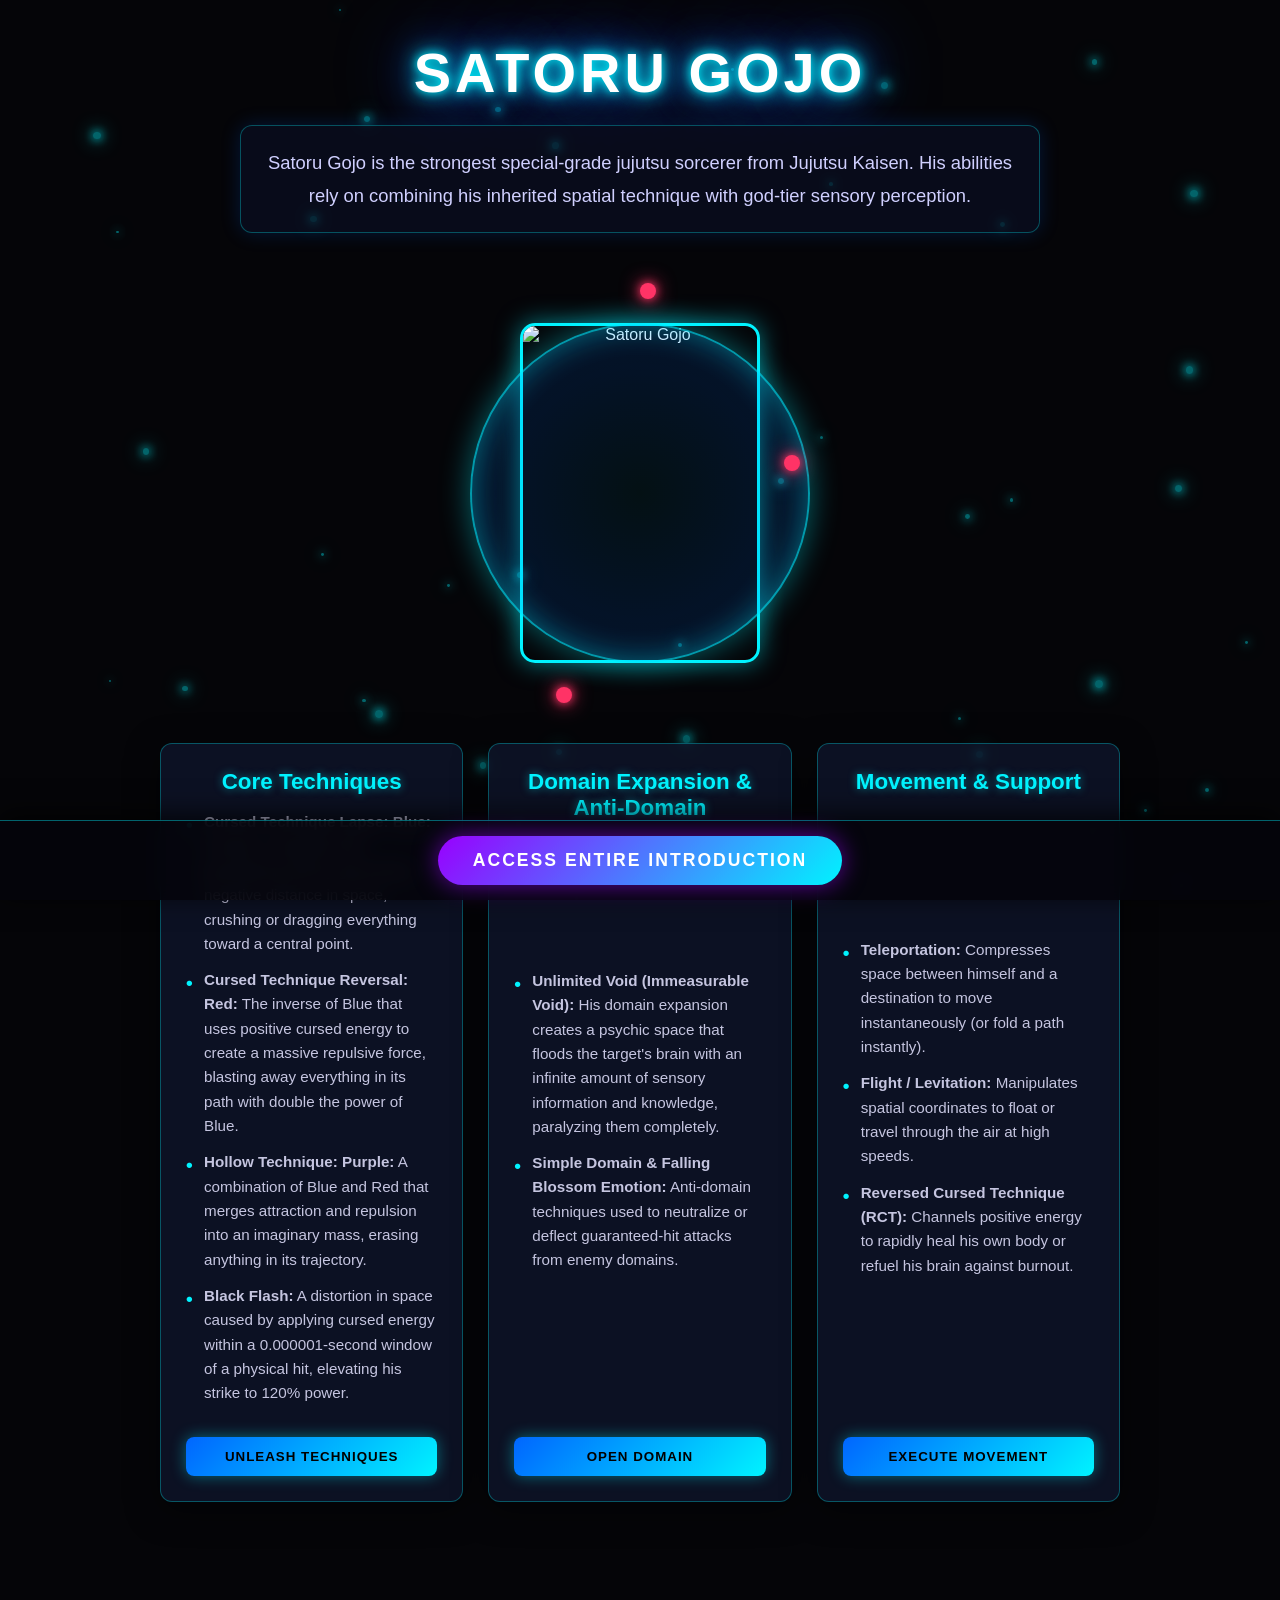
==== index.html @ 0bfb0ac1 "Rename INDEX.HTML to index.html" ====
<!DOCTYPE html>
<html lang="en">

<head>
    <meta charset="UTF-8">
    <meta name="viewport" content="width=device-width, initial-scale=1.0">
    <title>Satoru Gojo - The Strongest</title>
    <style>
        * {
            margin: 0;
            padding: 0;
            box-sizing: border-box;
            font-family: 'Segoe UI', Tahoma, Geneva, Verdana, sans-serif;
        }

        body {
            background-color: #050508;
            color: #ffffff;
            overflow-x: hidden;
            position: relative;
            min-height: 100vh;
        }

        /* Dynamic Infinity Background Particles */
        .infinity-bg {
            position: fixed;
            top: 0;
            left: 0;
            width: 100%;
            height: 100%;
            pointer-events: none;
            z-index: 0;
            overflow: hidden;
        }

        .particle {
            position: absolute;
            background: rgba(0, 243, 255, 0.4);
            border-radius: 50%;
            box-shadow: 0 0 10px #00f3ff, 0 0 20px #00f3ff;
            animation: floatAround linear infinite;
        }

        @keyframes floatAround {
            0% {
                transform: translate(0, 0) scale(0.5);
                opacity: 0;
            }

            50% {
                opacity: 0.8;
            }

            100% {
                transform: translate(var(--tx), var(--ty)) scale(1.2);
                opacity: 0;
            }
        }

        /* Main Container */
        .container {
            position: relative;
            z-index: 2;
            max-width: 1000px;
            margin: 0 auto;
            padding: 40px 20px 120px 20px;
            display: flex;
            flex-direction: column;
            align-items: center;
            text-align: center;
        }

        /* Header Styling with Blue Shine Effect */
        h1 {
            font-size: 3.5rem;
            letter-spacing: 4px;
            margin-bottom: 20px;
            text-transform: uppercase;
            color: #fff;
            text-shadow: 0 0 10px #00f3ff, 0 0 20px #00f3ff, 0 0 40px #0066ff, 0 0 80px #0066ff;
            animation: blueShinePulse 3s ease-in-out infinite alternate;
        }

        @keyframes blueShinePulse {
            0% {
                text-shadow: 0 0 10px #00f3ff, 0 0 20px #00f3ff, 0 0 30px #0066ff;
                transform: scale(1);
            }

            100% {
                text-shadow: 0 0 20px #00f3ff, 0 0 40px #00f3ff, 0 0 60px #00ffff, 0 0 90px #0044ff;
                transform: scale(1.02);
            }
        }

        /* Introduction Paragraph */
        .intro-text {
            font-size: 1.15rem;
            line-height: 1.8;
            color: #d0d0ff;
            max-width: 800px;
            margin-bottom: 40px;
            background: rgba(10, 15, 35, 0.7);
            padding: 20px;
            border-radius: 12px;
            border: 1px solid rgba(0, 243, 255, 0.3);
            box-shadow: 0 0 20px rgba(0, 102, 255, 0.2);
        }

        /* Gojo Character Visual & Automated Defense Shield Area */
        .character-viewport {
            position: relative;
            width: 280px;
            height: 380px;
            margin: 30px auto;
            display: flex;
            justify-content: center;
            align-items: center;
        }

        /* Automated Defense Shield Effect */
        .defense-shield {
            position: absolute;
            width: 340px;
            height: 340px;
            border-radius: 50%;
            background: radial-gradient(circle, rgba(0, 243, 255, 0.05) 0%, rgba(0, 102, 255, 0.15) 70%, rgba(0, 0, 255, 0.3) 100%);
            border: 2px solid rgba(0, 243, 255, 0.6);
            box-shadow: 0 0 30px rgba(0, 243, 255, 0.4), inset 0 0 30px rgba(0, 243, 255, 0.4);
            animation: shieldPulse 4s ease-in-out infinite alternate, shieldRotate 20s linear infinite;
            pointer-events: none;
            z-index: 3;
        }

        @keyframes shieldPulse {
            0% {
                transform: scale(0.95);
                box-shadow: 0 0 20px rgba(0, 243, 255, 0.3), inset 0 0 20px rgba(0, 243, 255, 0.3);
            }

            100% {
                transform: scale(1.05);
                box-shadow: 0 0 50px rgba(0, 243, 255, 0.8), inset 0 0 50px rgba(0, 243, 255, 0.8);
            }
        }

        @keyframes shieldRotate {
            0% {
                transform: rotate(0deg) scale(1);
            }

            50% {
                transform: rotate(180deg) scale(1.03);
            }

            100% {
                transform: rotate(360deg) scale(1);
            }
        }

        /* Infinitely Approaching/Stopping Objects (Infinity Concept) */
        .infinity-object {
            position: absolute;
            width: 16px;
            height: 16px;
            background: #ff3366;
            border-radius: 50%;
            box-shadow: 0 0 10px #ff3366, 0 0 20px #ff3366;
            z-index: 4;
            animation: infinitySlowdown 3s cubic-bezier(0, .9, .1, 1) infinite;
        }

        .io-1 {
            top: -20px;
            left: 50%;
            animation-delay: 0s;
        }

        .io-2 {
            bottom: -20px;
            left: 20%;
            animation-delay: 1s;
        }

        .io-3 {
            top: 40%;
            right: -20px;
            animation-delay: 2s;
        }

        @keyframes infinitySlowdown {
            0% {
                transform: translate(0, 0) scale(1);
                opacity: 1;
            }

            70% {
                /* Stops right at the outer edge of the shield barrier */
                transform: translate(calc(var(--end-x, 0px) * 0.75), calc(var(--end-y, 80px) * 0.75)) scale(0.8);
                opacity: 0.9;
            }

            100% {
                /* Zeno's paradox: infinitely slows down and fades without touching */
                transform: translate(calc(var(--end-x, 0px) * 0.8), calc(var(--end-y, 80px) * 0.8)) scale(0.3);
                opacity: 0;
            }
        }

        /* Gojo Character Image with Body Movement */
        .gojo-img {
            width: 240px;
            height: 340px;
            object-fit: cover;
            border-radius: 15px;
            border: 3px solid #00f3ff;
            box-shadow: 0 0 25px rgba(0, 243, 255, 0.5);
            z-index: 2;
            animation: bodyFloat 4s ease-in-out infinite alternate;
            position: relative;
        }

        @keyframes bodyFloat {
            0% {
                transform: translateY(0px) rotate(0deg);
            }

            100% {
                transform: translateY(-12px) rotate(1deg);
            }
        }

        /* Interactive Abilities Sections */
        .abilities-section {
            width: 100%;
            margin-top: 30px;
            display: grid;
            grid-template-columns: repeat(auto-fit, minmax(300px, 1fr));
            gap: 25px;
        }

        .ability-card {
            background: rgba(15, 20, 40, 0.85);
            border: 1px solid rgba(0, 243, 255, 0.3);
            border-radius: 12px;
            padding: 25px;
            box-shadow: 0 8px 32px rgba(0, 0, 0, 0.5);
            display: flex;
            flex-direction: column;
            justify-content: space-between;
            transition: all 0.3s ease;
        }

        .ability-card:hover {
            border-color: #00f3ff;
            box-shadow: 0 0 25px rgba(0, 243, 255, 0.4);
            transform: translateY(-5px);
        }

        .ability-card h3 {
            font-size: 1.4rem;
            color: #00f3ff;
            margin-bottom: 15px;
            text-shadow: 0 0 8px rgba(0, 243, 255, 0.5);
        }

        .ability-content {
            font-size: 0.95rem;
            line-height: 1.6;
            color: #c5c5e0;
            margin-bottom: 20px;
            text-align: left;
        }

        .ability-content ul {
            list-style-type: none;
            padding-left: 0;
        }

        .ability-content li {
            margin-bottom: 12px;
            position: relative;
            padding-left: 18px;
        }

        .ability-content li::before {
            content: "•";
            color: #00f3ff;
            position: absolute;
            left: 0;
            font-weight: bold;
            font-size: 1.2rem;
        }

        /* Action Buttons */
        .action-btn {
            background: linear-gradient(135deg, #0066ff, #00f3ff);
            color: #000;
            font-weight: bold;
            border: none;
            padding: 12px 20px;
            border-radius: 8px;
            cursor: pointer;
            text-transform: uppercase;
            letter-spacing: 1px;
            box-shadow: 0 0 15px rgba(0, 243, 255, 0.4);
            transition: all 0.2s ease;
        }

        .action-btn:hover {
            background: linear-gradient(135deg, #00f3ff, #ffffff);
            box-shadow: 0 0 25px #00f3ff;
            transform: scale(1.03);
        }

        .action-btn:active {
            transform: scale(0.97);
        }

        /* Fixed Bottom Access Button */
        .bottom-access-bar {
            position: fixed;
            bottom: 0;
            left: 0;
            width: 100%;
            background: rgba(5, 5, 12, 0.9);
            backdrop-filter: blur(10px);
            border-top: 1px solid rgba(0, 243, 255, 0.4);
            padding: 15px;
            display: flex;
            justify-content: center;
            align-items: center;
            z-index: 100;
            box-shadow: 0 -5px 25px rgba(0, 0, 0, 0.8);
        }

        .master-btn {
            background: linear-gradient(135deg, #9900ff, #00f3ff);
            color: #ffffff;
            font-size: 1.1rem;
            font-weight: bold;
            padding: 14px 35px;
            border: none;
            border-radius: 30px;
            cursor: pointer;
            text-transform: uppercase;
            letter-spacing: 2px;
            box-shadow: 0 0 25px rgba(153, 0, 255, 0.6);
            transition: all 0.3s ease;
        }

        .master-btn:hover {
            background: linear-gradient(135deg, #00f3ff, #9900ff);
            box-shadow: 0 0 35px #00f3ff, 0 0 35px #9900ff;
            transform: scale(1.05);
        }

        /* Screen Effect Overlay */
        .screen-effect {
            position: fixed;
            top: 0;
            left: 0;
            width: 100vw;
            height: 100vh;
            pointer-events: none;
            z-index: 99;
            opacity: 0;
            transition: opacity 0.5s ease;
        }

        .screen-effect.active {
            opacity: 1;
        }

        /* Ability Visual Feedback Overlays */
        .ability-popup {
            position: fixed;
            top: 50%;
            left: 50%;
            transform: translate(-50%, -50%) scale(0.5);
            background: rgba(10, 15, 35, 0.95);
            border: 2px solid #00f3ff;
            padding: 30px 40px;
            border-radius: 15px;
            z-index: 1000;
            box-shadow: 0 0 50px rgba(0, 243, 255, 0.8);
            text-align: center;
            opacity: 0;
            pointer-events: none;
            transition: all 0.4s cubic-bezier(0.175, 0.885, 0.32, 1.275);
        }

        .ability-popup.show {
            transform: translate(-50%, -50%) scale(1);
            opacity: 1;
        }

        .ability-popup h2 {
            color: #00f3ff;
            font-size: 2rem;
            margin-bottom: 10px;
            text-shadow: 0 0 10px #00f3ff;
        }

        .ability-popup p {
            color: #e0e0ff;
            font-size: 1.1rem;
        }
    </style>
</head>

<body>

    <!-- Background Infinity Animation Elements -->
    <div class="infinity-bg" id="infinityBg"></div>

    <!-- Screen Flash/Effect Layer -->
    <div class="screen-effect" id="screenEffect"></div>

    <!-- Main Container -->
    <div class="container" id="mainContainer">
        <h1>Satoru Gojo</h1>

        <p class="intro-text">
            Satoru Gojo is the strongest special-grade jujutsu sorcerer from Jujutsu Kaisen. His abilities rely on
            combining his inherited spatial technique with god-tier sensory perception.
        </p>

        <!-- Gojo Character Viewport with automated defense shield and infinity barrier -->
        <div class="character-viewport">
            <div class="defense-shield"></div>
            <!-- Infinitely approaching objects that stop via Infinity -->
            <div class="infinity-object io-1" style="--end-x: 0px; --end-y: 110px;"></div>
            <div class="infinity-object io-2" style="--end-x: 100px; --end-y: -70px;"></div>
            <div class="infinity-object io-3" style="--end-x: -110px; --end-y: -40px;"></div>

            <!-- Satoru Gojo Photo Introduction -->
            <img src="https://images.unsplash.com/photo-1607604276583-eef5d076aa5f?w=600&auto=format&fit=crop&q=80"
                alt="Satoru Gojo" class="gojo-img" id="gojoImage">
        </div>

        <!-- Abilities Interactive Grid -->
        <div class="abilities-section">

            <!-- Card 1: Techniques (Blue, Red, Purple, Black Flash) -->
            <div class="ability-card">
                <h3>Core Techniques</h3>
                <div class="ability-content">
                    <ul>
                        <li><strong>Cursed Technique Lapse: Blue:</strong> Creates a magnetic-like gravitational pull by
                            generating negative distance in space, crushing or dragging everything toward a central
                            point.</li>
                        <li><strong>Cursed Technique Reversal: Red:</strong> The inverse of Blue that uses positive
                            cursed energy to create a massive repulsive force, blasting away everything in its path with
                            double the power of Blue.</li>
                        <li><strong>Hollow Technique: Purple:</strong> A combination of Blue and Red that merges
                            attraction and repulsion into an imaginary mass, erasing anything in its trajectory.</li>
                        <li><strong>Black Flash:</strong> A distortion in space caused by applying cursed energy within
                            a 0.000001-second window of a physical hit, elevating his strike to 120% power.</li>
                    </ul>
                </div>
                <button class="action-btn" onclick="activateTechniques()">Unleash Techniques</button>
            </div>

            <!-- Card 2: Domain Expansion & Anti-Domain -->
            <div class="ability-card">
                <h3>Domain Expansion & Anti-Domain</h3>
                <div class="ability-content">
                    <ul>
                        <li><strong>Unlimited Void (Immeasurable Void):</strong> His domain expansion creates a psychic
                            space that floods the target's brain with an infinite amount of sensory information and
                            knowledge, paralyzing them completely.</li>
                        <li><strong>Simple Domain & Falling Blossom Emotion:</strong> Anti-domain techniques used to
                            neutralize or deflect guaranteed-hit attacks from enemy domains.</li>
                    </ul>
                </div>
                <button class="action-btn" onclick="activateDomain()">Open Domain</button>
            </div>

            <!-- Card 3: Movement & Support -->
            <div class="ability-card">
                <h3>Movement & Support</h3>
                <div class="ability-content">
                    <ul>
                        <li><strong>Teleportation:</strong> Compresses space between himself and a destination to move
                            instantaneously (or fold a path instantly).</li>
                        <li><strong>Flight / Levitation:</strong> Manipulates spatial coordinates to float or travel
                            through the air at high speeds.</li>
                        <li><strong>Reversed Cursed Technique (RCT):</strong> Channels positive energy to rapidly heal
                            his own body or refuel his brain against burnout.</li>
                    </ul>
                </div>
                <button class="action-btn" onclick="activateMovement()">Execute Movement</button>
            </div>

        </div>
    </div>

    <!-- Fixed Bottom Access Button Bar -->
    <div class="bottom-access-bar">
        <button class="master-btn" onclick="accessFullIntroduction()">Access Entire Introduction</button>
    </div>

    <!-- Dynamic Popup Feedback -->
    <div class="ability-popup" id="abilityPopup">
        <h2 id="popupTitle">Ability Activated</h2>
        <p id="popupDesc">Infinite power unleashed across space.</p>
    </div>

    <script>
        // Generate Dynamic Background Floating Particles (Infinity flow)
        const bg = document.getElementById('infinityBg');
        const particleCount = 45;

        for (let i = 0; i < particleCount; i++) {
            const p = document.createElement('div');
            p.classList.add('particle');

            const size = Math.random() * 6 + 2;
            p.style.width = `${size}px`;
            p.style.height = `${size}px`;

            p.style.top = `${Math.random() * 100}%`;
            p.style.left = `${Math.random() * 100}%`;

            const tx = (Math.random() - 0.5) * 400 + 'px';
            const ty = (Math.random() - 0.5) * 400 + 'px';
            p.style.setProperty('--tx', tx);
            p.style.setProperty('--ty', ty);

            const duration = Math.random() * 6 + 4;
            const delay = Math.random() * 5;
            p.style.animationDuration = `${duration}s`;
            p.style.animationDelay = `${delay}s`;

            bg.appendChild(p);
        }

        // Popup Helper Function
        function showPopup(title, desc, bgColor, borderColor) {
            const popup = document.getElementById('abilityPopup');
            const pTitle = document.getElementById('popupTitle');
            const pDesc = document.getElementById('popupDesc');

            pTitle.innerText = title;
            pTitle.style.color = borderColor;
            pDesc.innerText = desc;

            popup.style.background = bgColor;
            popup.style.borderColor = borderColor;
            popup.style.boxShadow = `0 0 50px ${borderColor}`;

            popup.classList.add('show');
            setTimeout(() => {
                popup.classList.remove('show');
            }, 3000);
        }

        // 1. Core Techniques Action
        function activateTechniques() {
            const effect = document.getElementById('screenEffect');
            effect.style.background = 'radial-gradient(circle, rgba(138,43,226,0.4) 0%, rgba(0,243,255,0.3) 50%, rgba(0,0,0,0.8) 100%)';
            effect.classList.add('active');

            showPopup('Hollow Purple & Black Flash!', 'Negative and positive cursed energy merge into an imaginary mass, erasing everything in its trajectory.', 'rgba(20, 5, 35, 0.95)', '#a020f3');

            setTimeout(() => {
                effect.classList.remove('active');
            }, 1500);
        }

        // 2. Domain Expansion Action
        function activateDomain() {
            const effect = document.getElementById('screenEffect');
            effect.style.background = 'radial-gradient(circle, rgba(0,191,255,0.6) 0%, rgba(10,10,40,0.95) 80%)';
            effect.classList.add('active');

            const container = document.getElementById('mainContainer');
            container.style.transform = 'scale(1.01)';
            container.style.filter = 'drop-shadow(0 0 20px #00f3ff)';

            showPopup('Unlimited Void', 'Infinite information floods the brain, paralyzing all targets completely within the psychic space.', 'rgba(5, 15, 35, 0.98)', '#00f3ff');

            setTimeout(() => {
                effect.classList.remove('active');
                container.style.transform = 'scale(1)';
                container.style.filter = 'none';
            }, 2500);
        }

        // 3. Movement & Support Action
        function activateMovement() {
            const gojoImg = document.getElementById('gojoImage');
            gojoImg.style.transition = 'transform 0.4s cubic-bezier(0.175, 0.885, 0.32, 1.275)';
            gojoImg.style.transform = 'translateY(-40px) scale(1.15) rotate(3deg)';

            showPopup('Teleportation & Flight', 'Space compresses instantaneously; Gojo floats effortlessly above all coordinates.', 'rgba(10, 35, 35, 0.95)', '#33ff99');

            setTimeout(() => {
                gojoImg.style.transform = 'translateY(0px) scale(1) rotate(0deg)';
            }, 1200);
        }

        // Bottom Access Button Action (Access entire introduction & interact)
        function accessFullIntroduction() {
            window.scrollTo({
                top: 0,
                behavior: 'smooth'
            });

            const effect = document.getElementById('screenEffect');
            effect.style.background = 'radial-gradient(circle, rgba(0,243,255,0.5) 0%, rgba(0,102,255,0.2) 60%, transparent 100%)';
            effect.classList.add('active');

            showPopup('The Strongest Sorcerer', 'Welcome to the archive of Satoru Gojo. All spatial defenses and infinity barriers are fully active.', 'rgba(5, 20, 40, 0.95)', '#00f3ff');

            setTimeout(() => {
                effect.classList.remove('active');
            }, 1800);
        }
    </script>
</body>

</html>
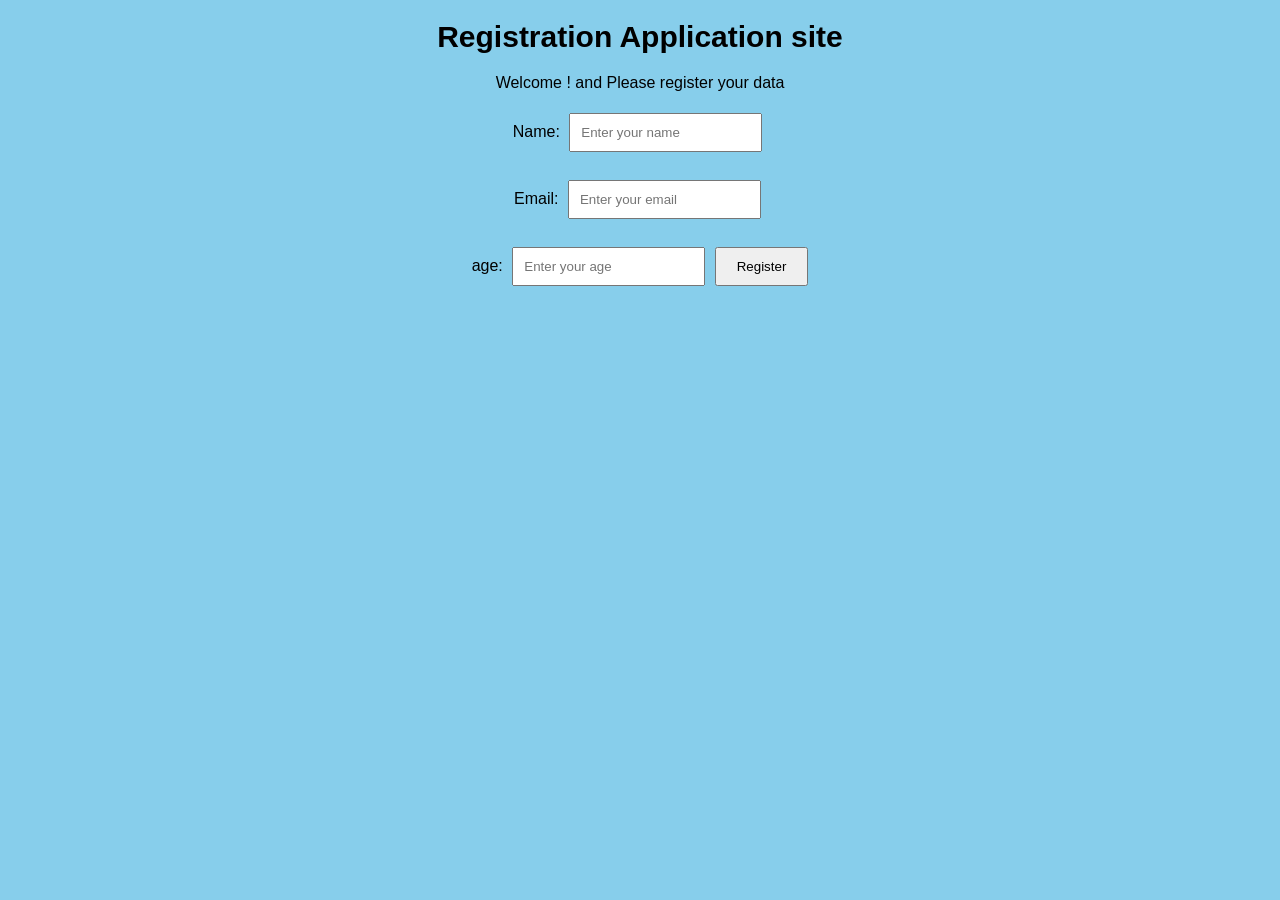
==== commit 59607d7b: "Resolve merge thar confilt" ====
--- a/index.html
+++ b/index.html
@@ -1,624 +1,29 @@
 <!DOCTYPE html>
-<html lang="en">
+<html>
+
 
 <head>
-    <meta charset="UTF-8">
-    <meta name="viewport" content="width=device-width, initial-scale=1.0">
-    <title>Satoru Gojo - The Strongest</title>
-    <style>
-        * {
-            margin: 0;
-            padding: 0;
-            box-sizing: border-box;
-            font-family: 'Segoe UI', Tahoma, Geneva, Verdana, sans-serif;
-        }
-
-        body {
-            background-color: #050508;
-            color: #ffffff;
-            overflow-x: hidden;
-            position: relative;
-            min-height: 100vh;
-        }
-
-        /* Dynamic Infinity Background Particles */
-        .infinity-bg {
-            position: fixed;
-            top: 0;
-            left: 0;
-            width: 100%;
-            height: 100%;
-            pointer-events: none;
-            z-index: 0;
-            overflow: hidden;
-        }
-
-        .particle {
-            position: absolute;
-            background: rgba(0, 243, 255, 0.4);
-            border-radius: 50%;
-            box-shadow: 0 0 10px #00f3ff, 0 0 20px #00f3ff;
-            animation: floatAround linear infinite;
-        }
-
-        @keyframes floatAround {
-            0% {
-                transform: translate(0, 0) scale(0.5);
-                opacity: 0;
-            }
-
-            50% {
-                opacity: 0.8;
-            }
-
-            100% {
-                transform: translate(var(--tx), var(--ty)) scale(1.2);
-                opacity: 0;
-            }
-        }
-
-        /* Main Container */
-        .container {
-            position: relative;
-            z-index: 2;
-            max-width: 1000px;
-            margin: 0 auto;
-            padding: 40px 20px 120px 20px;
-            display: flex;
-            flex-direction: column;
-            align-items: center;
-            text-align: center;
-        }
-
-        /* Header Styling with Blue Shine Effect */
-        h1 {
-            font-size: 3.5rem;
-            letter-spacing: 4px;
-            margin-bottom: 20px;
-            text-transform: uppercase;
-            color: #fff;
-            text-shadow: 0 0 10px #00f3ff, 0 0 20px #00f3ff, 0 0 40px #0066ff, 0 0 80px #0066ff;
-            animation: blueShinePulse 3s ease-in-out infinite alternate;
-        }
-
-        @keyframes blueShinePulse {
-            0% {
-                text-shadow: 0 0 10px #00f3ff, 0 0 20px #00f3ff, 0 0 30px #0066ff;
-                transform: scale(1);
-            }
-
-            100% {
-                text-shadow: 0 0 20px #00f3ff, 0 0 40px #00f3ff, 0 0 60px #00ffff, 0 0 90px #0044ff;
-                transform: scale(1.02);
-            }
-        }
-
-        /* Introduction Paragraph */
-        .intro-text {
-            font-size: 1.15rem;
-            line-height: 1.8;
-            color: #d0d0ff;
-            max-width: 800px;
-            margin-bottom: 40px;
-            background: rgba(10, 15, 35, 0.7);
-            padding: 20px;
-            border-radius: 12px;
-            border: 1px solid rgba(0, 243, 255, 0.3);
-            box-shadow: 0 0 20px rgba(0, 102, 255, 0.2);
-        }
-
-        /* Gojo Character Visual & Automated Defense Shield Area */
-        .character-viewport {
-            position: relative;
-            width: 280px;
-            height: 380px;
-            margin: 30px auto;
-            display: flex;
-            justify-content: center;
-            align-items: center;
-        }
-
-        /* Automated Defense Shield Effect */
-        .defense-shield {
-            position: absolute;
-            width: 340px;
-            height: 340px;
-            border-radius: 50%;
-            background: radial-gradient(circle, rgba(0, 243, 255, 0.05) 0%, rgba(0, 102, 255, 0.15) 70%, rgba(0, 0, 255, 0.3) 100%);
-            border: 2px solid rgba(0, 243, 255, 0.6);
-            box-shadow: 0 0 30px rgba(0, 243, 255, 0.4), inset 0 0 30px rgba(0, 243, 255, 0.4);
-            animation: shieldPulse 4s ease-in-out infinite alternate, shieldRotate 20s linear infinite;
-            pointer-events: none;
-            z-index: 3;
-        }
-
-        @keyframes shieldPulse {
-            0% {
-                transform: scale(0.95);
-                box-shadow: 0 0 20px rgba(0, 243, 255, 0.3), inset 0 0 20px rgba(0, 243, 255, 0.3);
-            }
-
-            100% {
-                transform: scale(1.05);
-                box-shadow: 0 0 50px rgba(0, 243, 255, 0.8), inset 0 0 50px rgba(0, 243, 255, 0.8);
-            }
-        }
-
-        @keyframes shieldRotate {
-            0% {
-                transform: rotate(0deg) scale(1);
-            }
-
-            50% {
-                transform: rotate(180deg) scale(1.03);
-            }
-
-            100% {
-                transform: rotate(360deg) scale(1);
-            }
-        }
-
-        /* Infinitely Approaching/Stopping Objects (Infinity Concept) */
-        .infinity-object {
-            position: absolute;
-            width: 16px;
-            height: 16px;
-            background: #ff3366;
-            border-radius: 50%;
-            box-shadow: 0 0 10px #ff3366, 0 0 20px #ff3366;
-            z-index: 4;
-            animation: infinitySlowdown 3s cubic-bezier(0, .9, .1, 1) infinite;
-        }
-
-        .io-1 {
-            top: -20px;
-            left: 50%;
-            animation-delay: 0s;
-        }
-
-        .io-2 {
-            bottom: -20px;
-            left: 20%;
-            animation-delay: 1s;
-        }
-
-        .io-3 {
-            top: 40%;
-            right: -20px;
-            animation-delay: 2s;
-        }
-
-        @keyframes infinitySlowdown {
-            0% {
-                transform: translate(0, 0) scale(1);
-                opacity: 1;
-            }
-
-            70% {
-                /* Stops right at the outer edge of the shield barrier */
-                transform: translate(calc(var(--end-x, 0px) * 0.75), calc(var(--end-y, 80px) * 0.75)) scale(0.8);
-                opacity: 0.9;
-            }
-
-            100% {
-                /* Zeno's paradox: infinitely slows down and fades without touching */
-                transform: translate(calc(var(--end-x, 0px) * 0.8), calc(var(--end-y, 80px) * 0.8)) scale(0.3);
-                opacity: 0;
-            }
-        }
-
-        /* Gojo Character Image with Body Movement */
-        .gojo-img {
-            width: 240px;
-            height: 340px;
-            object-fit: cover;
-            border-radius: 15px;
-            border: 3px solid #00f3ff;
-            box-shadow: 0 0 25px rgba(0, 243, 255, 0.5);
-            z-index: 2;
-            animation: bodyFloat 4s ease-in-out infinite alternate;
-            position: relative;
-        }
-
-        @keyframes bodyFloat {
-            0% {
-                transform: translateY(0px) rotate(0deg);
-            }
-
-            100% {
-                transform: translateY(-12px) rotate(1deg);
-            }
-        }
-
-        /* Interactive Abilities Sections */
-        .abilities-section {
-            width: 100%;
-            margin-top: 30px;
-            display: grid;
-            grid-template-columns: repeat(auto-fit, minmax(300px, 1fr));
-            gap: 25px;
-        }
-
-        .ability-card {
-            background: rgba(15, 20, 40, 0.85);
-            border: 1px solid rgba(0, 243, 255, 0.3);
-            border-radius: 12px;
-            padding: 25px;
-            box-shadow: 0 8px 32px rgba(0, 0, 0, 0.5);
-            display: flex;
-            flex-direction: column;
-            justify-content: space-between;
-            transition: all 0.3s ease;
-        }
-
-        .ability-card:hover {
-            border-color: #00f3ff;
-            box-shadow: 0 0 25px rgba(0, 243, 255, 0.4);
-            transform: translateY(-5px);
-        }
-
-        .ability-card h3 {
-            font-size: 1.4rem;
-            color: #00f3ff;
-            margin-bottom: 15px;
-            text-shadow: 0 0 8px rgba(0, 243, 255, 0.5);
-        }
-
-        .ability-content {
-            font-size: 0.95rem;
-            line-height: 1.6;
-            color: #c5c5e0;
-            margin-bottom: 20px;
-            text-align: left;
-        }
-
-        .ability-content ul {
-            list-style-type: none;
-            padding-left: 0;
-        }
-
-        .ability-content li {
-            margin-bottom: 12px;
-            position: relative;
-            padding-left: 18px;
-        }
-
-        .ability-content li::before {
-            content: "•";
-            color: #00f3ff;
-            position: absolute;
-            left: 0;
-            font-weight: bold;
-            font-size: 1.2rem;
-        }
-
-        /* Action Buttons */
-        .action-btn {
-            background: linear-gradient(135deg, #0066ff, #00f3ff);
-            color: #000;
-            font-weight: bold;
-            border: none;
-            padding: 12px 20px;
-            border-radius: 8px;
-            cursor: pointer;
-            text-transform: uppercase;
-            letter-spacing: 1px;
-            box-shadow: 0 0 15px rgba(0, 243, 255, 0.4);
-            transition: all 0.2s ease;
-        }
-
-        .action-btn:hover {
-            background: linear-gradient(135deg, #00f3ff, #ffffff);
-            box-shadow: 0 0 25px #00f3ff;
-            transform: scale(1.03);
-        }
-
-        .action-btn:active {
-            transform: scale(0.97);
-        }
-
-        /* Fixed Bottom Access Button */
-        .bottom-access-bar {
-            position: fixed;
-            bottom: 0;
-            left: 0;
-            width: 100%;
-            background: rgba(5, 5, 12, 0.9);
-            backdrop-filter: blur(10px);
-            border-top: 1px solid rgba(0, 243, 255, 0.4);
-            padding: 15px;
-            display: flex;
-            justify-content: center;
-            align-items: center;
-            z-index: 100;
-            box-shadow: 0 -5px 25px rgba(0, 0, 0, 0.8);
-        }
-
-        .master-btn {
-            background: linear-gradient(135deg, #9900ff, #00f3ff);
-            color: #ffffff;
-            font-size: 1.1rem;
-            font-weight: bold;
-            padding: 14px 35px;
-            border: none;
-            border-radius: 30px;
-            cursor: pointer;
-            text-transform: uppercase;
-            letter-spacing: 2px;
-            box-shadow: 0 0 25px rgba(153, 0, 255, 0.6);
-            transition: all 0.3s ease;
-        }
-
-        .master-btn:hover {
-            background: linear-gradient(135deg, #00f3ff, #9900ff);
-            box-shadow: 0 0 35px #00f3ff, 0 0 35px #9900ff;
-            transform: scale(1.05);
-        }
-
-        /* Screen Effect Overlay */
-        .screen-effect {
-            position: fixed;
-            top: 0;
-            left: 0;
-            width: 100vw;
-            height: 100vh;
-            pointer-events: none;
-            z-index: 99;
-            opacity: 0;
-            transition: opacity 0.5s ease;
-        }
-
-        .screen-effect.active {
-            opacity: 1;
-        }
-
-        /* Ability Visual Feedback Overlays */
-        .ability-popup {
-            position: fixed;
-            top: 50%;
-            left: 50%;
-            transform: translate(-50%, -50%) scale(0.5);
-            background: rgba(10, 15, 35, 0.95);
-            border: 2px solid #00f3ff;
-            padding: 30px 40px;
-            border-radius: 15px;
-            z-index: 1000;
-            box-shadow: 0 0 50px rgba(0, 243, 255, 0.8);
-            text-align: center;
-            opacity: 0;
-            pointer-events: none;
-            transition: all 0.4s cubic-bezier(0.175, 0.885, 0.32, 1.275);
-        }
-
-        .ability-popup.show {
-            transform: translate(-50%, -50%) scale(1);
-            opacity: 1;
-        }
-
-        .ability-popup h2 {
-            color: #00f3ff;
-            font-size: 2rem;
-            margin-bottom: 10px;
-            text-shadow: 0 0 10px #00f3ff;
-        }
-
-        .ability-popup p {
-            color: #e0e0ff;
-            font-size: 1.1rem;
-        }
-    </style>
+    <title>ATTENDENCE APPLICATION</title>
+    <link rel="stylesheet" href="./style.css">
 </head>
 
 <body>
+    <h1>Registration Application site</h1>
+    <p>Welcome ! and Please register your data </p>
+    <label>Name:</label>
+    <input type="text" id="studentName" placeholder="Enter your name">
+    <br><br>
 
-    <!-- Background Infinity Animation Elements -->
-    <div class="infinity-bg" id="infinityBg"></div>
+    <label>Email:</label>
+    <input type="email" id="studentEmail" placeholder="Enter your email">
 
-    <!-- Screen Flash/Effect Layer -->
-    <div class="screen-effect" id="screenEffect"></div>
+    <br><br>
+    <label>age:</label>
+    <input type="number" id="studentAge" placeholder="Enter your age">
+    <button onclick="registerStudent()">Register</button>
+    <script src="script.js"></script>
 
-    <!-- Main Container -->
-    <div class="container" id="mainContainer">
-        <h1>Satoru Gojo</h1>
 
-        <p class="intro-text">
-            Satoru Gojo is the strongest special-grade jujutsu sorcerer from Jujutsu Kaisen. His abilities rely on
-            combining his inherited spatial technique with god-tier sensory perception.
-        </p>
-
-        <!-- Gojo Character Viewport with automated defense shield and infinity barrier -->
-        <div class="character-viewport">
-            <div class="defense-shield"></div>
-            <!-- Infinitely approaching objects that stop via Infinity -->
-            <div class="infinity-object io-1" style="--end-x: 0px; --end-y: 110px;"></div>
-            <div class="infinity-object io-2" style="--end-x: 100px; --end-y: -70px;"></div>
-            <div class="infinity-object io-3" style="--end-x: -110px; --end-y: -40px;"></div>
-
-            <!-- Satoru Gojo Photo Introduction -->
-            <img src="https://images.unsplash.com/photo-1607604276583-eef5d076aa5f?w=600&auto=format&fit=crop&q=80"
-                alt="Satoru Gojo" class="gojo-img" id="gojoImage">
-        </div>
-
-        <!-- Abilities Interactive Grid -->
-        <div class="abilities-section">
-
-            <!-- Card 1: Techniques (Blue, Red, Purple, Black Flash) -->
-            <div class="ability-card">
-                <h3>Core Techniques</h3>
-                <div class="ability-content">
-                    <ul>
-                        <li><strong>Cursed Technique Lapse: Blue:</strong> Creates a magnetic-like gravitational pull by
-                            generating negative distance in space, crushing or dragging everything toward a central
-                            point.</li>
-                        <li><strong>Cursed Technique Reversal: Red:</strong> The inverse of Blue that uses positive
-                            cursed energy to create a massive repulsive force, blasting away everything in its path with
-                            double the power of Blue.</li>
-                        <li><strong>Hollow Technique: Purple:</strong> A combination of Blue and Red that merges
-                            attraction and repulsion into an imaginary mass, erasing anything in its trajectory.</li>
-                        <li><strong>Black Flash:</strong> A distortion in space caused by applying cursed energy within
-                            a 0.000001-second window of a physical hit, elevating his strike to 120% power.</li>
-                    </ul>
-                </div>
-                <button class="action-btn" onclick="activateTechniques()">Unleash Techniques</button>
-            </div>
-
-            <!-- Card 2: Domain Expansion & Anti-Domain -->
-            <div class="ability-card">
-                <h3>Domain Expansion & Anti-Domain</h3>
-                <div class="ability-content">
-                    <ul>
-                        <li><strong>Unlimited Void (Immeasurable Void):</strong> His domain expansion creates a psychic
-                            space that floods the target's brain with an infinite amount of sensory information and
-                            knowledge, paralyzing them completely.</li>
-                        <li><strong>Simple Domain & Falling Blossom Emotion:</strong> Anti-domain techniques used to
-                            neutralize or deflect guaranteed-hit attacks from enemy domains.</li>
-                    </ul>
-                </div>
-                <button class="action-btn" onclick="activateDomain()">Open Domain</button>
-            </div>
-
-            <!-- Card 3: Movement & Support -->
-            <div class="ability-card">
-                <h3>Movement & Support</h3>
-                <div class="ability-content">
-                    <ul>
-                        <li><strong>Teleportation:</strong> Compresses space between himself and a destination to move
-                            instantaneously (or fold a path instantly).</li>
-                        <li><strong>Flight / Levitation:</strong> Manipulates spatial coordinates to float or travel
-                            through the air at high speeds.</li>
-                        <li><strong>Reversed Cursed Technique (RCT):</strong> Channels positive energy to rapidly heal
-                            his own body or refuel his brain against burnout.</li>
-                    </ul>
-                </div>
-                <button class="action-btn" onclick="activateMovement()">Execute Movement</button>
-            </div>
-
-        </div>
-    </div>
-
-    <!-- Fixed Bottom Access Button Bar -->
-    <div class="bottom-access-bar">
-        <button class="master-btn" onclick="accessFullIntroduction()">Access Entire Introduction</button>
-    </div>
-
-    <!-- Dynamic Popup Feedback -->
-    <div class="ability-popup" id="abilityPopup">
-        <h2 id="popupTitle">Ability Activated</h2>
-        <p id="popupDesc">Infinite power unleashed across space.</p>
-    </div>
-
-    <script>
-        // Generate Dynamic Background Floating Particles (Infinity flow)
-        const bg = document.getElementById('infinityBg');
-        const particleCount = 45;
-
-        for (let i = 0; i < particleCount; i++) {
-            const p = document.createElement('div');
-            p.classList.add('particle');
-
-            const size = Math.random() * 6 + 2;
-            p.style.width = `${size}px`;
-            p.style.height = `${size}px`;
-
-            p.style.top = `${Math.random() * 100}%`;
-            p.style.left = `${Math.random() * 100}%`;
-
-            const tx = (Math.random() - 0.5) * 400 + 'px';
-            const ty = (Math.random() - 0.5) * 400 + 'px';
-            p.style.setProperty('--tx', tx);
-            p.style.setProperty('--ty', ty);
-
-            const duration = Math.random() * 6 + 4;
-            const delay = Math.random() * 5;
-            p.style.animationDuration = `${duration}s`;
-            p.style.animationDelay = `${delay}s`;
-
-            bg.appendChild(p);
-        }
-
-        // Popup Helper Function
-        function showPopup(title, desc, bgColor, borderColor) {
-            const popup = document.getElementById('abilityPopup');
-            const pTitle = document.getElementById('popupTitle');
-            const pDesc = document.getElementById('popupDesc');
-
-            pTitle.innerText = title;
-            pTitle.style.color = borderColor;
-            pDesc.innerText = desc;
-
-            popup.style.background = bgColor;
-            popup.style.borderColor = borderColor;
-            popup.style.boxShadow = `0 0 50px ${borderColor}`;
-
-            popup.classList.add('show');
-            setTimeout(() => {
-                popup.classList.remove('show');
-            }, 3000);
-        }
-
-        // 1. Core Techniques Action
-        function activateTechniques() {
-            const effect = document.getElementById('screenEffect');
-            effect.style.background = 'radial-gradient(circle, rgba(138,43,226,0.4) 0%, rgba(0,243,255,0.3) 50%, rgba(0,0,0,0.8) 100%)';
-            effect.classList.add('active');
-
-            showPopup('Hollow Purple & Black Flash!', 'Negative and positive cursed energy merge into an imaginary mass, erasing everything in its trajectory.', 'rgba(20, 5, 35, 0.95)', '#a020f3');
-
-            setTimeout(() => {
-                effect.classList.remove('active');
-            }, 1500);
-        }
-
-        // 2. Domain Expansion Action
-        function activateDomain() {
-            const effect = document.getElementById('screenEffect');
-            effect.style.background = 'radial-gradient(circle, rgba(0,191,255,0.6) 0%, rgba(10,10,40,0.95) 80%)';
-            effect.classList.add('active');
-
-            const container = document.getElementById('mainContainer');
-            container.style.transform = 'scale(1.01)';
-            container.style.filter = 'drop-shadow(0 0 20px #00f3ff)';
-
-            showPopup('Unlimited Void', 'Infinite information floods the brain, paralyzing all targets completely within the psychic space.', 'rgba(5, 15, 35, 0.98)', '#00f3ff');
-
-            setTimeout(() => {
-                effect.classList.remove('active');
-                container.style.transform = 'scale(1)';
-                container.style.filter = 'none';
-            }, 2500);
-        }
-
-        // 3. Movement & Support Action
-        function activateMovement() {
-            const gojoImg = document.getElementById('gojoImage');
-            gojoImg.style.transition = 'transform 0.4s cubic-bezier(0.175, 0.885, 0.32, 1.275)';
-            gojoImg.style.transform = 'translateY(-40px) scale(1.15) rotate(3deg)';
-
-            showPopup('Teleportation & Flight', 'Space compresses instantaneously; Gojo floats effortlessly above all coordinates.', 'rgba(10, 35, 35, 0.95)', '#33ff99');
-
-            setTimeout(() => {
-                gojoImg.style.transform = 'translateY(0px) scale(1) rotate(0deg)';
-            }, 1200);
-        }
-
-        // Bottom Access Button Action (Access entire introduction & interact)
-        function accessFullIntroduction() {
-            window.scrollTo({
-                top: 0,
-                behavior: 'smooth'
-            });
-
-            const effect = document.getElementById('screenEffect');
-            effect.style.background = 'radial-gradient(circle, rgba(0,243,255,0.5) 0%, rgba(0,102,255,0.2) 60%, transparent 100%)';
-            effect.classList.add('active');
-
-            showPopup('The Strongest Sorcerer', 'Welcome to the archive of Satoru Gojo. All spatial defenses and infinity barriers are fully active.', 'rgba(5, 20, 40, 0.95)', '#00f3ff');
-
-            setTimeout(() => {
-                effect.classList.remove('active');
-            }, 1800);
-        }
-    </script>
 </body>
 
-</html>
+</html>
--- a/style.css
+++ b/style.css
@@ -0,0 +1,19 @@
+body {
+    background-color: skyblue;
+    font-family: Arial, san-serif;
+    text-align: center;
+}
+
+h1 {
+    font-size: 30px;
+}
+
+input {
+    padding: 10px;
+    margin: 5px;
+}
+
+button {
+    padding: 10px 20px;
+    cursor: pointer;
+}
